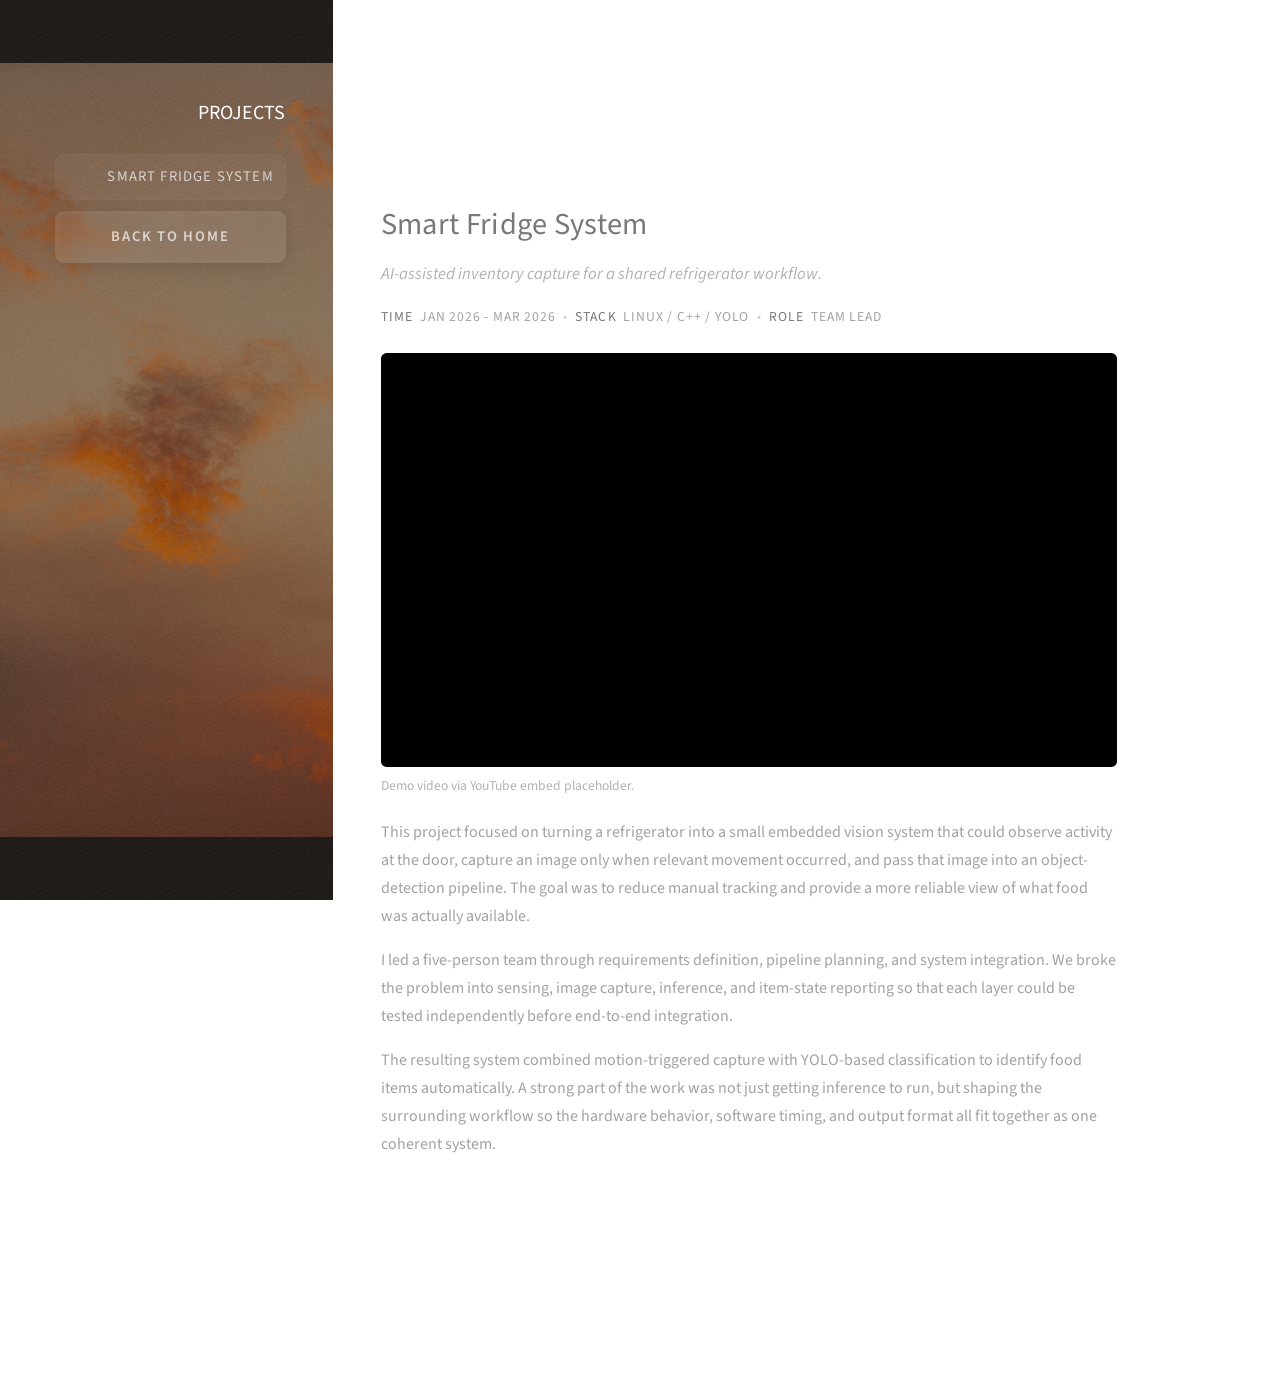
==== projects.html @ c8157116 "Add projects page and replace local video with YouTube embeds" ====
<!DOCTYPE HTML>
<html>
    <head>
        <title>Projects</title>
        <meta charset="utf-8"/>
        <meta name="viewport" content="width=device-width, initial-scale=1, user-scalable=no"/>
        <link rel="stylesheet" href="assets/css/main.css?v=20260306"/>
        <link rel="stylesheet" href="assets/css/projects.css?v=20260306"/>
        <script>/* Pinegrow Interactions, do not remove */ (function(){try{if(!document.documentElement.hasAttribute('data-pg-ia-disabled')) { window.pgia_small_mq=typeof pgia_small_mq=='string'?pgia_small_mq:'(max-width:767px)';window.pgia_large_mq=typeof pgia_large_mq=='string'?pgia_large_mq:'(min-width:768px)';var style = document.createElement('style');var pgcss='html:not(.pg-ia-no-preview) [data-pg-ia-hide=""] {opacity:0;visibility:hidden;}html:not(.pg-ia-no-preview) [data-pg-ia-show=""] {opacity:1;visibility:visible;display:block;}';if(document.documentElement.hasAttribute('data-pg-id') && document.documentElement.hasAttribute('data-pg-mobile')) {pgia_small_mq='(min-width:0)';pgia_large_mq='(min-width:99999px)'} pgcss+='@media ' + pgia_small_mq + '{ html:not(.pg-ia-no-preview) [data-pg-ia-hide="mobile"] {opacity:0;visibility:hidden;}html:not(.pg-ia-no-preview) [data-pg-ia-show="mobile"] {opacity:1;visibility:visible;display:block;}}';pgcss+='@media ' + pgia_large_mq + '{html:not(.pg-ia-no-preview) [data-pg-ia-hide="desktop"] {opacity:0;visibility:hidden;}html:not(.pg-ia-no-preview) [data-pg-ia-show="desktop"] {opacity:1;visibility:visible;display:block;}}';style.innerHTML=pgcss;document.querySelector('head').appendChild(style);}}catch(e){console&&console.log(e);}})()</script>
    </head>
    <body class="is-preload subpage subpage-projects">
        <header id="header">
            <div class="inner">
                <h1><strong>PROJECTS</strong></h1>
                <nav class="subpage-nav" aria-label="Project navigation">
                    <ul>
                        <li><a href="#project-1">Smart Fridge System</a></li>
                        <!--li><a href="#project-2">Embedded Motor Control Platform</a></li>
                        <li><a href="#project-3">Campus Navigation Service</a></li>
                        <li><a href="#project-4">Performance Profiling Toolkit</a></li-->
                        <li class="nav-back-home"><a href="index.html#projects">Back to Home</a></li>
                    </ul>
                </nav>
            </div>
        </header>
        <div id="main">
            <section class="projects-stack">
                <article class="project-entry" id="project-1">
                    <header class="project-entry-header">
                        <h2 class="project-entry-title">Smart Fridge System</h2>
                        <p class="project-entry-subtitle">AI-assisted inventory capture for a shared refrigerator workflow.</p>
                        <div class="project-entry-meta" aria-label="Project information">
                            <time class="project-entry-meta-item" datetime="2026-01">
                                <span class="meta-label">Time</span> Jan 2026 - Mar 2026
                            </time>
                            <span class="meta-dot">•</span>
                            <span class="project-entry-meta-item"><span class="meta-label">Stack</span> Linux / C++ / YOLO</span>
                            <span class="meta-dot">•</span>
                            <span class="project-entry-meta-item"><span class="meta-label">Role</span> Team Lead</span>
                        </div>
                    </header>
                    <figure class="project-figure">
                        <div class="project-video-embed">
                            <iframe
                                src="https://www.youtube.com/watch?v=fV0JKsauYis"
                                title="Smart Fridge System demo video"
                                allow="accelerometer; autoplay; clipboard-write; encrypted-media; gyroscope; picture-in-picture; web-share"
                                referrerpolicy="strict-origin-when-cross-origin"
                                allowfullscreen></iframe>
                        </div>
                        <figcaption class="project-caption">Demo video via YouTube embed placeholder.</figcaption>
                    </figure>
                    <div class="project-entry-content">
                        <p>This project focused on turning a refrigerator into a small embedded vision system that could observe activity at the door, capture an image only when relevant movement occurred, and pass that image into an object-detection pipeline. The goal was to reduce manual tracking and provide a more reliable view of what food was actually available.</p>
                        <p>I led a five-person team through requirements definition, pipeline planning, and system integration. We broke the problem into sensing, image capture, inference, and item-state reporting so that each layer could be tested independently before end-to-end integration.</p>
                        <p>The resulting system combined motion-triggered capture with YOLO-based classification to identify food items automatically. A strong part of the work was not just getting inference to run, but shaping the surrounding workflow so the hardware behavior, software timing, and output format all fit together as one coherent system.</p>
                    </div>
                </article>
                <!--hr class="project-divider"/>
                <article class="project-entry" id="project-2">
                    <header class="project-entry-header">
                        <h2 class="project-entry-title">Embedded Motor Control Platform</h2>
                        <p class="project-entry-subtitle">A deterministic control stack with diagnostics for real-time tuning.</p>
                        <div class="project-entry-meta" aria-label="Project information">
                            <time class="project-entry-meta-item" datetime="2025-03">
                                <span class="meta-label">Time</span> Mar 2025 - Aug 2025
                            </time>
                            <span class="meta-dot">•</span>
                            <span class="project-entry-meta-item"><span class="meta-label">Stack</span> STM32 / FreeRTOS</span>
                            <span class="meta-dot">•</span>
                            <span class="project-entry-meta-item"><span class="meta-label">Focus</span> Control Timing</span>
                        </div>
                    </header>
                    <figure class="project-figure">
                        <img src="images/background/road.jpg" alt="Placeholder cover for Embedded Motor Control Platform">
                        <figcaption class="project-caption">Existing background asset used as a placeholder for future project media.</figcaption>
                    </figure>
                    <div class="project-entry-content">
                        <p>The platform was built around the idea that control quality depends on timing discipline as much as algorithm quality. I implemented a task structure that kept the control loop predictable while still leaving room for telemetry, operator feedback, and field diagnostics.</p>
                        <p>FreeRTOS provided the scheduling foundation, while UART and CAN interfaces were used to expose internal state and simplify debugging under load. A large part of the engineering effort went into reducing interrupt-path overhead and organizing buffers so instrumentation did not destabilize the core loop.</p>
                        <p>By the end of the project, the system could maintain stable behavior under stress testing while still producing useful diagnostic output. That balance between observability and determinism was the main design constraint throughout the build.</p>
                    </div>
                </article>
                <hr class="project-divider"/>
                <article class="project-entry" id="project-3">
                    <header class="project-entry-header">
                        <h2 class="project-entry-title">Campus Navigation Service</h2>
                        <p class="project-entry-subtitle">Route recommendations tuned for time, context, and campus traffic patterns.</p>
                        <div class="project-entry-meta" aria-label="Project information">
                            <time class="project-entry-meta-item" datetime="2024-10">
                                <span class="meta-label">Time</span> Oct 2024 - Feb 2025
                            </time>
                            <span class="meta-dot">•</span>
                            <span class="project-entry-meta-item"><span class="meta-label">Stack</span> Web / Node.js</span>
                            <span class="meta-dot">•</span>
                            <span class="project-entry-meta-item"><span class="meta-label">Focus</span> Routing</span>
                        </div>
                    </header>
                    <figure class="project-figure">
                        <img src="images/background/sky-raod.JPG" alt="Placeholder cover for Campus Navigation Service">
                        <figcaption class="project-caption">Existing asset used for now; this slot accepts either an image or a video element.</figcaption>
                    </figure>
                    <div class="project-entry-content">
                        <p>This service explored how route planning changes when the objective is not just shortest distance, but a more practical campus experience. I built the backend around indexed path data and a scoring layer that could weigh travel time, availability, and situational factors instead of returning a single naive route.</p>
                        <p>The implementation included caching and fallback logic so the service would remain responsive during heavier request bursts. That mattered because route queries often cluster around the same schedule boundaries, which can create localized spikes rather than smooth traffic.</p>
                        <p>The most valuable outcome was the system framing: map data, request handling, scoring, and fallback behavior were treated as separate concerns, which made the service easier to tune and reason about as requirements evolved.</p>
                    </div>
                </article>
                <hr class="project-divider"/>
                <article class="project-entry" id="project-4">
                    <header class="project-entry-header">
                        <h2 class="project-entry-title">Performance Profiling Toolkit</h2>
                        <p class="project-entry-subtitle">Trace aggregation and regression snapshots for faster performance triage.</p>
                        <div class="project-entry-meta" aria-label="Project information">
                            <time class="project-entry-meta-item" datetime="2024-05">
                                <span class="meta-label">Time</span> May 2024 - Sep 2024
                            </time>
                            <span class="meta-dot">•</span>
                            <span class="project-entry-meta-item"><span class="meta-label">Stack</span> Python / Linux</span>
                            <span class="meta-dot">•</span>
                            <span class="project-entry-meta-item"><span class="meta-label">Focus</span> Profiling</span>
                        </div>
                    </header>
                    <figure class="project-figure">
                        <img src="images/background/forest.JPG" alt="Placeholder cover for Performance Profiling Toolkit">
                        <figcaption class="project-caption">Existing site image used as placeholder media until project-specific visuals are added.</figcaption>
                    </figure>
                    <div class="project-entry-content">
                        <p>This toolkit was designed to shorten the gap between collecting raw system traces and understanding whether performance had actually regressed. I built a reporting flow that gathered CPU, memory, and I/O observations into a smaller set of signals that engineers could inspect quickly.</p>
                        <p>Anomaly tagging and regression snapshots were added to make comparisons more actionable over time. Instead of treating each profiling run as an isolated artifact, the toolkit preserved enough structure to make drift easier to spot across repeated measurements.</p>
                        <p>The project emphasized practical debugging support over theoretical completeness. The value came from making noisy low-level data easier to review, compare, and communicate during performance investigations.</p>
                    </div>
                </article-->
            </section>
        </div>
        <footer id="footer">
            <div class="inner">
                <ul class="icons">
                    <li>
                        <a href="https://github.com/luoqi-dev" class="icon brands fa-github" target="_blank" rel="noopener noreferrer"><span class="label">GitHub</span></a>
                    </li>
                </ul>
                <ul class="copyright">
                    <li>Background Photograph: Captured in <br>Olumpic National Park<br>October 2025<br></li>
                </ul>
            </div>
        </footer>
        <script src="assets/js/jquery.min.js"></script>
        <script src="assets/js/jquery.poptrox.min.js"></script>
        <script src="assets/js/browser.min.js"></script>
        <script src="assets/js/breakpoints.min.js"></script>
        <script src="assets/js/util.js"></script>
        <script src="assets/js/main.js"></script>
        <script src="pgia/lib/pgia.js"></script>
        <script src="assets/js/nav-scroll.js"></script>
    </body>
</html>
---- assets/css/projects.css ----
/* ==============================
   Projects Stack (Adapted from Reflections)
   ============================== */
.projects-stack {
    max-width: 46em;
    margin: 0;
}

.project-entry {
    padding-top: 0.5em;
}

.project-entry-header {
    margin-bottom: 1.2em;
}

.project-entry-title {
    margin: 0 0 0.55em 0;
    font-size: 1.9em;
    line-height: 1.25em;
    letter-spacing: 0.01em;
}

.project-entry-subtitle {
    margin: 0 0 0.9em 0;
    font-size: 1.05em;
    line-height: 1.6em;
    color: #b2b2b2;
    font-style: italic;
    max-width: 40em;
}

.project-entry-meta {
    display: flex;
    flex-wrap: wrap;
    gap: 0.55em;
    align-items: center;
    font-size: 0.85em;
    letter-spacing: 0.06em;
    text-transform: uppercase;
    color: #a2a2a2;
}

.project-entry-meta-item {
    display: inline-flex;
    gap: 0.5em;
    align-items: baseline;
}

.project-figure {
    margin: 1.35em 0;
}

.project-figure img,
.project-figure video {
    width: 100%;
    aspect-ratio: 16 / 9;
    height: auto;
    object-fit: cover;
    border-radius: 0.35em;
    display: block;
    background: #f7f7f7;
}

.project-video-embed {
    position: relative;
    width: 100%;
    aspect-ratio: 16 / 9;
    border-radius: 0.35em;
    overflow: hidden;
    background: #000;
}

.project-video-embed iframe {
    width: 100%;
    height: 100%;
    border: 0;
    display: block;
}

.project-caption {
    margin-top: 0.6em;
    font-size: 0.85em;
    line-height: 1.6em;
    color: #b2b2b2;
}

.project-entry-content h3 {
    margin: 1.4em 0 0.65em 0;
    font-size: 1.15em;
    line-height: 1.4em;
}

.project-entry-content p {
    margin: 0 0 1em 0;
}

.project-divider {
    border: 0;
    border-bottom: solid 2px #efefef;
    margin: 3.2em 0;
    width: 6em;
}

#project-1,
#project-2,
#project-3,
#project-4 {
    scroll-margin-top: 1.4em;
}

@media screen and (max-width: 736px) {
    .projects-stack {
        max-width: 100%;
    }

    .project-entry-title {
        font-size: 1.55em;
    }

    .project-entry-subtitle {
        font-size: 1em;
    }

    .project-figure img,
    .project-figure video,
    .project-video-embed {
        aspect-ratio: 4 / 3;
    }

    .project-divider {
        width: 5em;
        margin: 2.6em 0;
    }
}
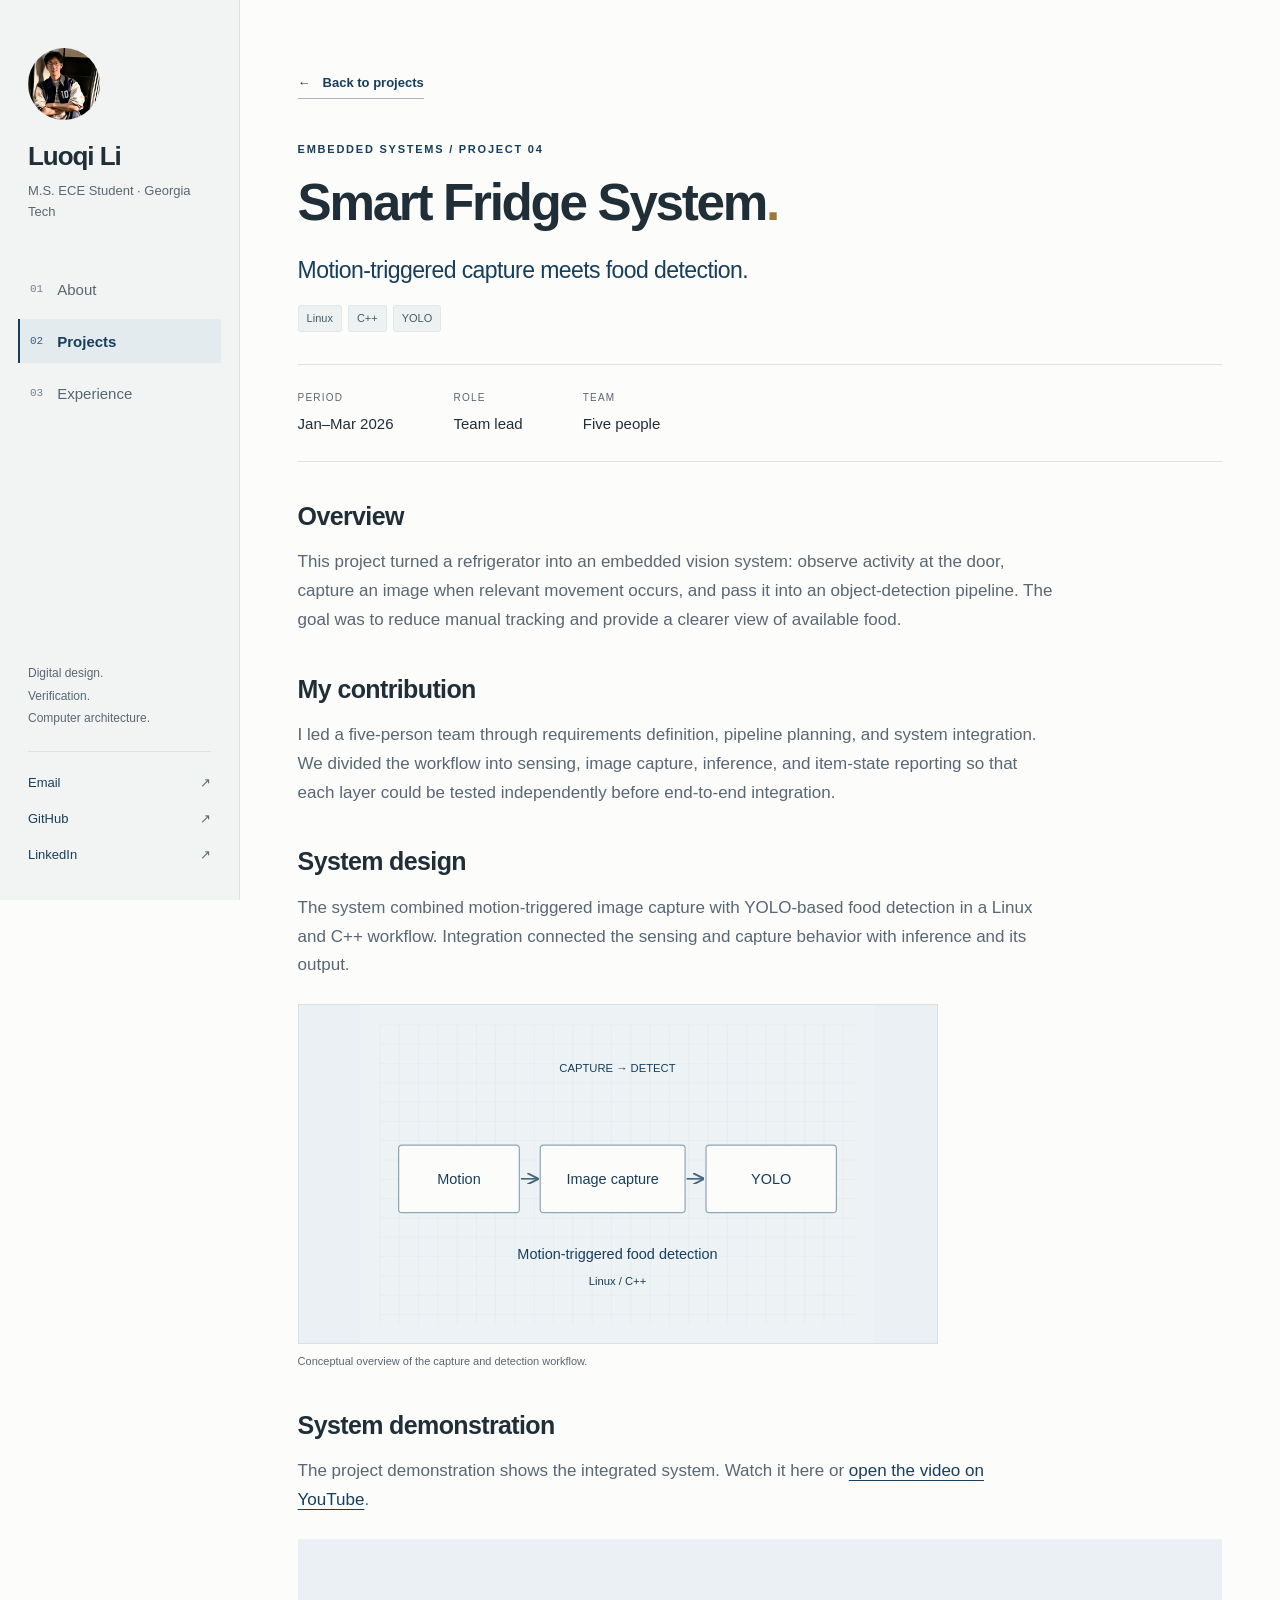
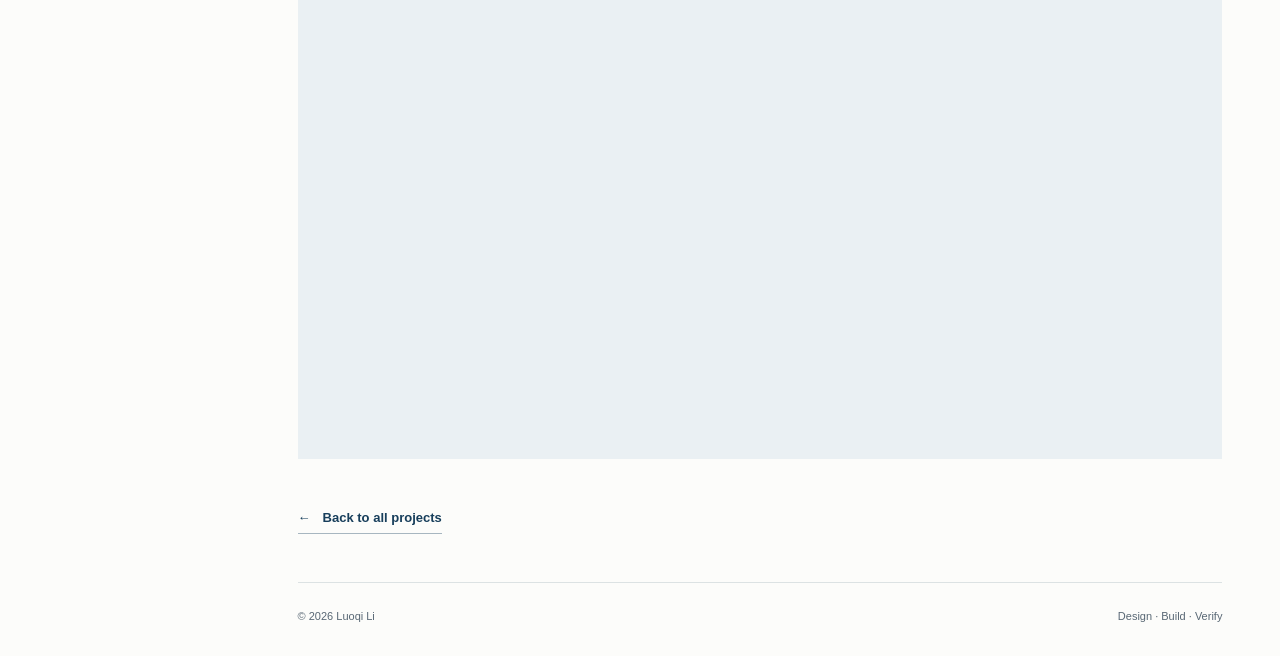
==== commit 612a9c68: "Rebuild portfolio for digital design and architecture projects" ====
--- a/projects.html
+++ b/projects.html
@@ -1,157 +1,48 @@
-<!DOCTYPE HTML>
-<html>
-    <head>
-        <title>Projects</title>
-        <meta charset="utf-8"/>
-        <meta name="viewport" content="width=device-width, initial-scale=1, user-scalable=no"/>
-        <link rel="stylesheet" href="assets/css/main.css?v=20260306"/>
-        <link rel="stylesheet" href="assets/css/projects.css?v=20260306"/>
-        <script>/* Pinegrow Interactions, do not remove */ (function(){try{if(!document.documentElement.hasAttribute('data-pg-ia-disabled')) { window.pgia_small_mq=typeof pgia_small_mq=='string'?pgia_small_mq:'(max-width:767px)';window.pgia_large_mq=typeof pgia_large_mq=='string'?pgia_large_mq:'(min-width:768px)';var style = document.createElement('style');var pgcss='html:not(.pg-ia-no-preview) [data-pg-ia-hide=""] {opacity:0;visibility:hidden;}html:not(.pg-ia-no-preview) [data-pg-ia-show=""] {opacity:1;visibility:visible;display:block;}';if(document.documentElement.hasAttribute('data-pg-id') && document.documentElement.hasAttribute('data-pg-mobile')) {pgia_small_mq='(min-width:0)';pgia_large_mq='(min-width:99999px)'} pgcss+='@media ' + pgia_small_mq + '{ html:not(.pg-ia-no-preview) [data-pg-ia-hide="mobile"] {opacity:0;visibility:hidden;}html:not(.pg-ia-no-preview) [data-pg-ia-show="mobile"] {opacity:1;visibility:visible;display:block;}}';pgcss+='@media ' + pgia_large_mq + '{html:not(.pg-ia-no-preview) [data-pg-ia-hide="desktop"] {opacity:0;visibility:hidden;}html:not(.pg-ia-no-preview) [data-pg-ia-show="desktop"] {opacity:1;visibility:visible;display:block;}}';style.innerHTML=pgcss;document.querySelector('head').appendChild(style);}}catch(e){console&&console.log(e);}})()</script>
-    </head>
-    <body class="is-preload subpage subpage-projects">
-        <header id="header">
-            <div class="inner">
-                <h1><strong>PROJECTS</strong></h1>
-                <nav class="subpage-nav" aria-label="Project navigation">
-                    <ul>
-                        <li><a href="#project-1">Smart Fridge System</a></li>
-                        <!--li><a href="#project-2">Embedded Motor Control Platform</a></li>
-                        <li><a href="#project-3">Campus Navigation Service</a></li>
-                        <li><a href="#project-4">Performance Profiling Toolkit</a></li-->
-                        <li class="nav-back-home"><a href="index.html#projects">Back to Home</a></li>
-                    </ul>
-                </nav>
-            </div>
-        </header>
-        <div id="main">
-            <section class="projects-stack">
-                <article class="project-entry" id="project-1">
-                    <header class="project-entry-header">
-                        <h2 class="project-entry-title">Smart Fridge System</h2>
-                        <p class="project-entry-subtitle">AI-assisted inventory capture for a shared refrigerator workflow.</p>
-                        <div class="project-entry-meta" aria-label="Project information">
-                            <time class="project-entry-meta-item" datetime="2026-01">
-                                <span class="meta-label">Time</span> Jan 2026 - Mar 2026
-                            </time>
-                            <span class="meta-dot">•</span>
-                            <span class="project-entry-meta-item"><span class="meta-label">Stack</span> Linux / C++ / YOLO</span>
-                            <span class="meta-dot">•</span>
-                            <span class="project-entry-meta-item"><span class="meta-label">Role</span> Team Lead</span>
-                        </div>
-                    </header>
-                    <figure class="project-figure">
-                        <div class="project-video-embed">
-                            <iframe
-                                src="https://www.youtube.com/watch?v=fV0JKsauYis"
-                                title="Smart Fridge System demo video"
-                                allow="accelerometer; autoplay; clipboard-write; encrypted-media; gyroscope; picture-in-picture; web-share"
-                                referrerpolicy="strict-origin-when-cross-origin"
-                                allowfullscreen></iframe>
-                        </div>
-                        <figcaption class="project-caption">Demo video via YouTube embed placeholder.</figcaption>
-                    </figure>
-                    <div class="project-entry-content">
-                        <p>This project focused on turning a refrigerator into a small embedded vision system that could observe activity at the door, capture an image only when relevant movement occurred, and pass that image into an object-detection pipeline. The goal was to reduce manual tracking and provide a more reliable view of what food was actually available.</p>
-                        <p>I led a five-person team through requirements definition, pipeline planning, and system integration. We broke the problem into sensing, image capture, inference, and item-state reporting so that each layer could be tested independently before end-to-end integration.</p>
-                        <p>The resulting system combined motion-triggered capture with YOLO-based classification to identify food items automatically. A strong part of the work was not just getting inference to run, but shaping the surrounding workflow so the hardware behavior, software timing, and output format all fit together as one coherent system.</p>
-                    </div>
-                </article>
-                <!--hr class="project-divider"/>
-                <article class="project-entry" id="project-2">
-                    <header class="project-entry-header">
-                        <h2 class="project-entry-title">Embedded Motor Control Platform</h2>
-                        <p class="project-entry-subtitle">A deterministic control stack with diagnostics for real-time tuning.</p>
-                        <div class="project-entry-meta" aria-label="Project information">
-                            <time class="project-entry-meta-item" datetime="2025-03">
-                                <span class="meta-label">Time</span> Mar 2025 - Aug 2025
-                            </time>
-                            <span class="meta-dot">•</span>
-                            <span class="project-entry-meta-item"><span class="meta-label">Stack</span> STM32 / FreeRTOS</span>
-                            <span class="meta-dot">•</span>
-                            <span class="project-entry-meta-item"><span class="meta-label">Focus</span> Control Timing</span>
-                        </div>
-                    </header>
-                    <figure class="project-figure">
-                        <img src="images/background/road.jpg" alt="Placeholder cover for Embedded Motor Control Platform">
-                        <figcaption class="project-caption">Existing background asset used as a placeholder for future project media.</figcaption>
-                    </figure>
-                    <div class="project-entry-content">
-                        <p>The platform was built around the idea that control quality depends on timing discipline as much as algorithm quality. I implemented a task structure that kept the control loop predictable while still leaving room for telemetry, operator feedback, and field diagnostics.</p>
-                        <p>FreeRTOS provided the scheduling foundation, while UART and CAN interfaces were used to expose internal state and simplify debugging under load. A large part of the engineering effort went into reducing interrupt-path overhead and organizing buffers so instrumentation did not destabilize the core loop.</p>
-                        <p>By the end of the project, the system could maintain stable behavior under stress testing while still producing useful diagnostic output. That balance between observability and determinism was the main design constraint throughout the build.</p>
-                    </div>
-                </article>
-                <hr class="project-divider"/>
-                <article class="project-entry" id="project-3">
-                    <header class="project-entry-header">
-                        <h2 class="project-entry-title">Campus Navigation Service</h2>
-                        <p class="project-entry-subtitle">Route recommendations tuned for time, context, and campus traffic patterns.</p>
-                        <div class="project-entry-meta" aria-label="Project information">
-                            <time class="project-entry-meta-item" datetime="2024-10">
-                                <span class="meta-label">Time</span> Oct 2024 - Feb 2025
-                            </time>
-                            <span class="meta-dot">•</span>
-                            <span class="project-entry-meta-item"><span class="meta-label">Stack</span> Web / Node.js</span>
-                            <span class="meta-dot">•</span>
-                            <span class="project-entry-meta-item"><span class="meta-label">Focus</span> Routing</span>
-                        </div>
-                    </header>
-                    <figure class="project-figure">
-                        <img src="images/background/sky-raod.JPG" alt="Placeholder cover for Campus Navigation Service">
-                        <figcaption class="project-caption">Existing asset used for now; this slot accepts either an image or a video element.</figcaption>
-                    </figure>
-                    <div class="project-entry-content">
-                        <p>This service explored how route planning changes when the objective is not just shortest distance, but a more practical campus experience. I built the backend around indexed path data and a scoring layer that could weigh travel time, availability, and situational factors instead of returning a single naive route.</p>
-                        <p>The implementation included caching and fallback logic so the service would remain responsive during heavier request bursts. That mattered because route queries often cluster around the same schedule boundaries, which can create localized spikes rather than smooth traffic.</p>
-                        <p>The most valuable outcome was the system framing: map data, request handling, scoring, and fallback behavior were treated as separate concerns, which made the service easier to tune and reason about as requirements evolved.</p>
-                    </div>
-                </article>
-                <hr class="project-divider"/>
-                <article class="project-entry" id="project-4">
-                    <header class="project-entry-header">
-                        <h2 class="project-entry-title">Performance Profiling Toolkit</h2>
-                        <p class="project-entry-subtitle">Trace aggregation and regression snapshots for faster performance triage.</p>
-                        <div class="project-entry-meta" aria-label="Project information">
-                            <time class="project-entry-meta-item" datetime="2024-05">
-                                <span class="meta-label">Time</span> May 2024 - Sep 2024
-                            </time>
-                            <span class="meta-dot">•</span>
-                            <span class="project-entry-meta-item"><span class="meta-label">Stack</span> Python / Linux</span>
-                            <span class="meta-dot">•</span>
-                            <span class="project-entry-meta-item"><span class="meta-label">Focus</span> Profiling</span>
-                        </div>
-                    </header>
-                    <figure class="project-figure">
-                        <img src="images/background/forest.JPG" alt="Placeholder cover for Performance Profiling Toolkit">
-                        <figcaption class="project-caption">Existing site image used as placeholder media until project-specific visuals are added.</figcaption>
-                    </figure>
-                    <div class="project-entry-content">
-                        <p>This toolkit was designed to shorten the gap between collecting raw system traces and understanding whether performance had actually regressed. I built a reporting flow that gathered CPU, memory, and I/O observations into a smaller set of signals that engineers could inspect quickly.</p>
-                        <p>Anomaly tagging and regression snapshots were added to make comparisons more actionable over time. Instead of treating each profiling run as an isolated artifact, the toolkit preserved enough structure to make drift easier to spot across repeated measurements.</p>
-                        <p>The project emphasized practical debugging support over theoretical completeness. The value came from making noisy low-level data easier to review, compare, and communicate during performance investigations.</p>
-                    </div>
-                </article-->
-            </section>
-        </div>
-        <footer id="footer">
-            <div class="inner">
-                <ul class="icons">
-                    <li>
-                        <a href="https://github.com/luoqi-dev" class="icon brands fa-github" target="_blank" rel="noopener noreferrer"><span class="label">GitHub</span></a>
-                    </li>
-                </ul>
-                <ul class="copyright">
-                    <li>Background Photograph: Captured in <br>Olumpic National Park<br>October 2025<br></li>
-                </ul>
-            </div>
-        </footer>
-        <script src="assets/js/jquery.min.js"></script>
-        <script src="assets/js/jquery.poptrox.min.js"></script>
-        <script src="assets/js/browser.min.js"></script>
-        <script src="assets/js/breakpoints.min.js"></script>
-        <script src="assets/js/util.js"></script>
-        <script src="assets/js/main.js"></script>
-        <script src="pgia/lib/pgia.js"></script>
-        <script src="assets/js/nav-scroll.js"></script>
-    </body>
+<!doctype html>
+<html lang="en">
+<head>
+  <meta charset="utf-8">
+  <meta name="viewport" content="width=device-width, initial-scale=1">
+  <meta name="description" content="A motion-triggered refrigerator vision system using Linux, C++, and YOLO. Project overview, team leadership, system workflow, and video demonstration.">
+  <meta name="theme-color" content="#17354c">
+  <title>Smart Fridge System | Luoqi Li</title>
+  <link rel="icon" href="images/favicon.svg" type="image/svg+xml">
+  <link rel="stylesheet" href="assets/css/main.css">
+  <script src="assets/js/main.js" defer></script>
+</head>
+<body>
+<a class="skip-link" href="#main">Skip to content</a>
+<header class="sidebar">
+  <a class="identity" href="index.html#about" aria-label="Luoqi Li — About">
+    <img class="avatar" src="images/avatar/1.jpg" width="72" height="72" alt="Luoqi Li">
+    <span><span class="name">Luoqi Li</span><span class="identity-description">M.S. ECE Student · Georgia Tech</span></span>
+  </a>
+  <nav class="section-nav" aria-label="Main navigation">
+    <a href="index.html#about"><span class="nav-number" aria-hidden="true">01</span> About</a>
+    <a href="index.html#projects" aria-current="page"><span class="nav-number" aria-hidden="true">02</span> Projects</a>
+    <a href="index.html#experience"><span class="nav-number" aria-hidden="true">03</span> Experience</a>
+  </nav>
+  <div class="sidebar-bottom">
+    <p class="sidebar-note">Digital design.<br>Verification.<br>Computer architecture.</p>
+    <div class="social-links" aria-label="Contact links">
+      <a href="mailto:luoqi.li.ece@gmail.com">Email <span aria-hidden="true">↗</span></a>
+      <a href="https://github.com/luoqi-dev">GitHub <span aria-hidden="true">↗</span></a>
+      <a href="https://www.linkedin.com/in/luoqi-li-4988713ab">LinkedIn <span aria-hidden="true">↗</span></a>
+    </div>
+  </div>
+</header>
+<main id="main" class="main-content detail-content">
+  <a class="text-link back-link" href="index.html#projects"><span aria-hidden="true">←</span> Back to projects</a>
+  <article id="project-1" class="project-detail">
+    <header class="detail-header"><p class="eyebrow">Embedded systems / Project 04</p><h1>Smart Fridge System<span class="heading-dot">.</span></h1><p class="intro-line">Motion-triggered capture meets food detection.</p><ul class="tags" aria-label="Technologies and topics"><li>Linux</li><li>C++</li><li>YOLO</li></ul>
+    <dl class="project-facts"><div><dt>Period</dt><dd>Jan–Mar 2026</dd></div><div><dt>Role</dt><dd>Team lead</dd></div><div><dt>Team</dt><dd>Five people</dd></div></dl></header>
+    <section class="detail-section" aria-labelledby="overview"><h2 id="overview">Overview</h2><p>This project turned a refrigerator into an embedded vision system: observe activity at the door, capture an image when relevant movement occurs, and pass it into an object-detection pipeline. The goal was to reduce manual tracking and provide a clearer view of available food.</p></section>
+    <section class="detail-section" aria-labelledby="contribution"><h2 id="contribution">My contribution</h2><p>I led a five-person team through requirements definition, pipeline planning, and system integration. We divided the workflow into sensing, image capture, inference, and item-state reporting so that each layer could be tested independently before end-to-end integration.</p></section>
+    <section class="detail-section" aria-labelledby="implementation"><h2 id="implementation">System design</h2><p>The system combined motion-triggered image capture with YOLO-based food detection in a Linux and C++ workflow. Integration connected the sensing and capture behavior with inference and its output.</p><figure class="system-figure"><div class="image-frame"><span class="image-fallback" aria-hidden="true">Motion → Image capture → YOLO detection</span><img src="images/projects/smart-fridge.svg" width="640" height="420" loading="lazy" alt="Conceptual workflow: motion triggers image capture, followed by YOLO food detection"></div><figcaption>Conceptual overview of the capture and detection workflow.</figcaption></figure></section>
+    <section class="detail-section" aria-labelledby="demo"><h2 id="demo">System demonstration</h2><p>The project demonstration shows the integrated system. Watch it here or <a href="https://www.youtube.com/watch?v=fV0JKsauYis">open the video on YouTube</a>.</p><div class="video-embed"><iframe width="560" height="315" src="https://www.youtube.com/embed/fV0JKsauYis" title="Smart Fridge System — project demonstration" loading="lazy" referrerpolicy="strict-origin-when-cross-origin" allow="encrypted-media; picture-in-picture; fullscreen" allowfullscreen></iframe></div></section>
+  </article>
+  <a class="text-link detail-back" href="index.html#projects"><span aria-hidden="true">←</span> Back to all projects</a>
+  <footer class="page-footer"><span>© 2026 Luoqi Li</span><span>Design · Build · Verify</span></footer>
+</main>
+</body>
 </html>
--- a/assets/css/main.css
+++ b/assets/css/main.css
@@ -0,0 +1,160 @@
+/* Shared design system for the portfolio and project detail page. */
+:root {
+  --paper: #fcfcfa;
+  --sidebar: #f2f4f3;
+  --ink: #202e38;
+  --muted: #586774;
+  --navy: #173e5b;
+  --gold: #9c7b38;
+  --line: #dce2e3;
+  --wash: #eaf0f3;
+  --sidebar-width: 240px;
+  --content-width: 1120px;
+  --space: clamp(28px, 4.5vw, 72px);
+}
+* { box-sizing: border-box; }
+html { scroll-behavior: smooth; scroll-padding-top: 32px; }
+body { margin: 0; background: var(--paper); color: var(--ink); font: 17px/1.7 -apple-system, BlinkMacSystemFont, "Segoe UI", Arial, sans-serif; }
+a { color: var(--navy); text-underline-offset: 4px; text-decoration-thickness: 1px; }
+a:hover { color: #79602c; }
+a, button { -webkit-tap-highlight-color: transparent; }
+:focus-visible { outline: 3px solid var(--gold); outline-offset: 5px; border-radius: 2px; }
+section[tabindex="-1"]:focus { outline: none; }
+img { max-width: 100%; display: block; }
+h1, h2, h3, p, figure, ul, dl, dd { margin: 0; }
+h1, h2, h3 { color: var(--ink); font-weight: 650; }
+h1, h2 { line-height: 1.13; letter-spacing: -.045em; }
+h1 { font-size: clamp(42px, 4vw, 58px); }
+h2 { font-size: clamp(34px, 3.2vw, 44px); }
+h3 { font-size: 23px; line-height: 1.3; letter-spacing: -.025em; }
+p + p { margin-top: 18px; }
+.skip-link { position: fixed; top: 12px; left: 12px; transform: translateY(-200%); z-index: 10; padding: 10px 20px; background: white; }
+.skip-link:focus { transform: none; }
+.sidebar { position: fixed; inset: 0 auto 0 0; width: var(--sidebar-width); padding: 48px 28px 28px; display: flex; flex-direction: column; overflow-y: auto; background: var(--sidebar); border-right: 1px solid var(--line); }
+.identity { display: block; text-decoration: none; color: var(--ink); }
+.avatar { width: 72px; height: 72px; border-radius: 50%; object-fit: cover; margin-bottom: 20px; }
+.name { display: block; font-size: 26px; font-weight: 650; letter-spacing: -.04em; line-height: 1.3; }
+.identity-description { display: block; font-size: 13px; line-height: 1.6; color: var(--muted); margin-top: 7px; max-width: 175px; }
+.section-nav { display: grid; gap: 8px; margin: 45px -10px 32px; }
+.section-nav a { display: flex; gap: 14px; align-items: center; min-height: 44px; padding: 8px 10px; text-decoration: none; color: var(--muted); border-left: 2px solid transparent; font-size: 15px; transition: color .15s, background-color .15s; }
+.nav-number { font: 11px/1.5 Consolas, monospace; opacity: .8; }
+.section-nav a:hover { background: #e9eded; color: var(--navy); }
+.section-nav a[aria-current] { color: var(--navy); background: #e4ebee; border-left-color: var(--navy); font-weight: 650; }
+.sidebar-bottom { margin-top: auto; padding-top: 24px; }
+.sidebar-note { font-size: 12px; line-height: 1.85; color: var(--muted); padding-bottom: 22px; border-bottom: 1px solid var(--line); }
+.social-links { display: grid; gap: 8px; padding-top: 20px; }
+.social-links a { display: flex; justify-content: space-between; text-decoration: none; font-size: 13px; min-height: 28px; }
+.social-links span { color: var(--muted); }
+.main-content { margin-left: var(--sidebar-width); max-width: var(--content-width); padding: 68px var(--space) 0; }
+.section { position: relative; padding-bottom: 64px; scroll-margin-top: 0; }
+.section + .section { padding-top: 56px; border-top: 1px solid var(--line); }
+.eyebrow { color: var(--navy); font-size: 11px; line-height: 1.5; font-weight: 650; letter-spacing: .16em; text-transform: uppercase; margin-bottom: 16px; }
+.heading-dot { color: var(--gold); }
+.intro-line { font-size: clamp(22px, 2.2vw, 30px); line-height: 1.35; letter-spacing: -.025em; margin-top: 24px; color: var(--navy); }
+.about-copy { max-width: 800px; margin-top: 25px; color: #45545f; }
+.education { margin-top: 40px; }
+.small-heading { font-size: 13px; letter-spacing: .1em; text-transform: uppercase; margin-bottom: 16px; }
+.education-entry { display: flex; gap: 21px; padding: 23px 0; border-top: 1px solid var(--line); }
+.school-logo { width: 64px; height: 64px; flex: 0 0 64px; display: grid; place-items: center; border: 1px solid var(--line); border-radius: 4px; background: #fff; overflow: hidden; }
+.school-logo img { width: 100%; height: 100%; object-fit: contain; padding: 8px; }
+.school-logo-gt { color: #89723e; font-size: 24px; font-weight: 750; letter-spacing: -.06em; }
+.education-content { flex: 1; min-width: 0; }
+.entry-heading { display: flex; flex-wrap: wrap; gap: 4px 20px; justify-content: space-between; align-items: baseline; }
+.entry-heading h3 { font-size: 17px; letter-spacing: -.015em; }
+.meta { color: var(--muted); font-size: 12px; line-height: 1.6; }
+.degree { font-size: 15px; margin-top: 4px; }
+.education-note { font-size: 13px; line-height: 1.7; color: var(--muted); margin-top: 3px; }
+.separator { margin: 0 5px; }
+.section-heading { display: flex; justify-content: space-between; align-items: end; gap: 12px; }
+.section-index { font: 11px/1.5 Consolas, monospace; color: var(--muted); padding-bottom: 5px; white-space: nowrap; }
+.section-intro { max-width: 640px; margin-top: 20px; color: var(--muted); }
+.project-list { margin-top: 36px; }
+.project-entry { display: grid; grid-template-columns: minmax(0, .82fr) minmax(0, 1.18fr); gap: 32px; align-items: start; padding: 34px 0; border-top: 1px solid var(--line); }
+.project-visual { margin-top: 4px; }
+.image-frame { position: relative; aspect-ratio: 32 / 21; background: var(--wash); border: 1px solid #d7e0e5; overflow: hidden; }
+.image-frame img { position: relative; width: 100%; height: 100%; object-fit: contain; background: var(--wash); }
+.image-fallback { position: absolute; inset: 0; display: grid; place-content: center; padding: 24px; color: var(--navy); text-align: center; font-size: 17px; }
+.image-frame img.is-missing { visibility: hidden; }
+figcaption { font-size: 11px; color: var(--muted); margin-top: 9px; line-height: 1.6; }
+.project-visual figcaption { display: flex; flex-wrap: wrap; justify-content: space-between; gap: 3px 10px; }
+.project-visual figcaption span { font-size: 10px; }
+.project-content h3 { margin-top: 9px; }
+.project-summary { font-size: 16px; line-height: 1.5; font-weight: 550; color: var(--navy); margin-top: 14px; }
+.project-description { font-size: 16px; line-height: 1.75; color: var(--muted); margin-top: 10px; }
+.tags { list-style: none; padding: 0; display: flex; flex-wrap: wrap; gap: 6px; margin-top: 18px; }
+.tags li { font-size: 11px; line-height: 1.6; color: #405b6b; padding: 4px 8px; background: #edf1f2; border: 1px solid #e0e7e9; border-radius: 3px; }
+.project-links { display: flex; flex-wrap: wrap; gap: 12px 24px; margin-top: 22px; }
+.text-link { display: inline-flex; align-items: center; gap: 12px; font-size: 13px; font-weight: 600; text-decoration: none; border-bottom: 1px solid #a7b6c0; padding-bottom: 4px; }
+.text-link:hover { border-color: var(--gold); }
+.experience-entry { display: grid; grid-template-columns: 180px minmax(0,1fr); gap: 30px; margin-top: 34px; border-top: 1px solid var(--line); padding-top: 28px; }
+.experience-date { font-size: 13px; color: var(--navy); }
+.experience-date span { display: block; font-size: 11px; color: var(--muted); margin-top: 5px; }
+.experience-entry h3 { font-size: 21px; }
+.company { font-size: 14px; color: var(--navy); margin-top: 7px; }
+.experience-entry p:last-child { font-size: 16px; color: var(--muted); }
+.legacy-anchor { position: absolute; top: 0; }
+.page-footer { display: flex; justify-content: space-between; gap: 15px; border-top: 1px solid var(--line); padding: 24px 0 30px; color: var(--muted); font-size: 11px; }
+.back-link { margin-bottom: 42px; }
+.detail-header h1 { max-width: 700px; }
+.detail-header .intro-line { font-size: 23px; }
+.project-facts { display: flex; flex-wrap: wrap; gap: 24px 60px; margin-top: 32px; padding: 24px 0; border-block: 1px solid var(--line); }
+.project-facts dt { font-size: 10px; text-transform: uppercase; letter-spacing: .12em; color: var(--muted); }
+.project-facts dd { font-size: 15px; margin-top: 5px; }
+.detail-section { margin-top: 40px; }
+.detail-section h2 { font-size: 25px; letter-spacing: -.025em; margin-bottom: 18px; }
+.detail-section p { color: var(--muted); max-width: 760px; }
+.system-figure { margin-top: 24px; max-width: 640px; }
+.system-figure .image-frame { aspect-ratio: 32 / 17; }
+.video-embed { aspect-ratio: 16 / 9; background: var(--wash); margin-top: 24px; }
+.video-embed iframe { display: block; width: 100%; height: 100%; border: 0; }
+.detail-back { margin: 48px 0; }
+@media (min-width: 1600px) { .main-content { margin-left: calc(var(--sidebar-width) + (100vw - 1600px) / 3); } }
+@media (max-width: 1100px) and (min-width: 801px) { :root { --space: 32px; } .project-entry { gap: 24px; grid-template-columns: minmax(0,.72fr) minmax(0,1.28fr); } .experience-entry { grid-template-columns: 150px minmax(0,1fr); gap: 24px; } }
+@media (max-width: 800px) {
+  html { scroll-padding-top: 24px; }
+  .sidebar { position: static; width: 100%; padding: 22px 28px 0; border-right: 0; border-bottom: 1px solid var(--line); display: grid; grid-template-columns: 1fr auto; gap: 18px; overflow: visible; }
+  .identity { display: flex; align-items: center; gap: 14px; }
+  .avatar { width: 48px; height: 48px; margin: 0; }
+  .name { font-size: 21px; }
+  .identity-description { font-size: 11px; max-width: none; margin-top: 2px; }
+  .sidebar-bottom { margin: 0; padding: 0; align-self: center; }
+  .sidebar-note { display: none; }
+  .social-links { padding: 0; display: flex; gap: 16px; }
+  .social-links a { font-size: 12px; align-items: center; }
+  .social-links span { display: none; }
+  .section-nav { grid-column: 1 / -1; grid-row: 2; display: flex; margin: 0; gap: 24px; }
+  .section-nav a { border-left: 0; border-bottom: 2px solid transparent; padding: 8px 0 12px; gap: 7px; }
+  .section-nav a[aria-current] { border-bottom-color: var(--navy); background: none; }
+  .main-content { margin: 0 auto; padding: 40px 28px 0; }
+  .section { padding-bottom: 44px; }
+  .section + .section { padding-top: 40px; }
+  .project-entry { grid-template-columns: 1fr; gap: 22px; }
+  .project-visual { max-width: 100%; }
+  .image-frame { aspect-ratio: 16 / 8; }
+  .experience-entry { grid-template-columns: 1fr; gap: 17px; }
+}
+@media (max-width: 480px) {
+  body { font-size: 16px; }
+  .sidebar { padding: 18px 22px 0; gap: 12px; grid-template-columns: 1fr; }
+  .sidebar-bottom { grid-row: 2; }
+  .social-links { gap: 24px; }
+  .section-nav { grid-row: 3; gap: 25px; }
+  .section-nav a { font-size: 13px; }
+  .nav-number { font-size: 10px; }
+  .main-content { padding: 36px 22px 0; }
+  .eyebrow { font-size: 10px; }
+  .intro-line { font-size: 23px; }
+  .desktop-break { display: none; }
+  .education-entry { gap: 14px; }
+  .school-logo { flex-basis: 46px; width: 46px; height: 46px; font-size: 21px; }
+  .entry-heading h3 { font-size: 16px; }
+  .degree { font-size: 14px; }
+  .education-note { font-size: 12px; }
+  .project-entry { padding-block: 28px; }
+  .image-frame { aspect-ratio: 32 / 21; }
+  .project-content h3 { font-size: 23px; }
+  .project-facts { gap: 22px; }
+  .detail-header h1 { font-size: 40px; }
+  .page-footer { font-size: 10px; }
+}
+@media (prefers-reduced-motion: reduce) { html { scroll-behavior: auto; } *, *::before, *::after { transition: none !important; } }
